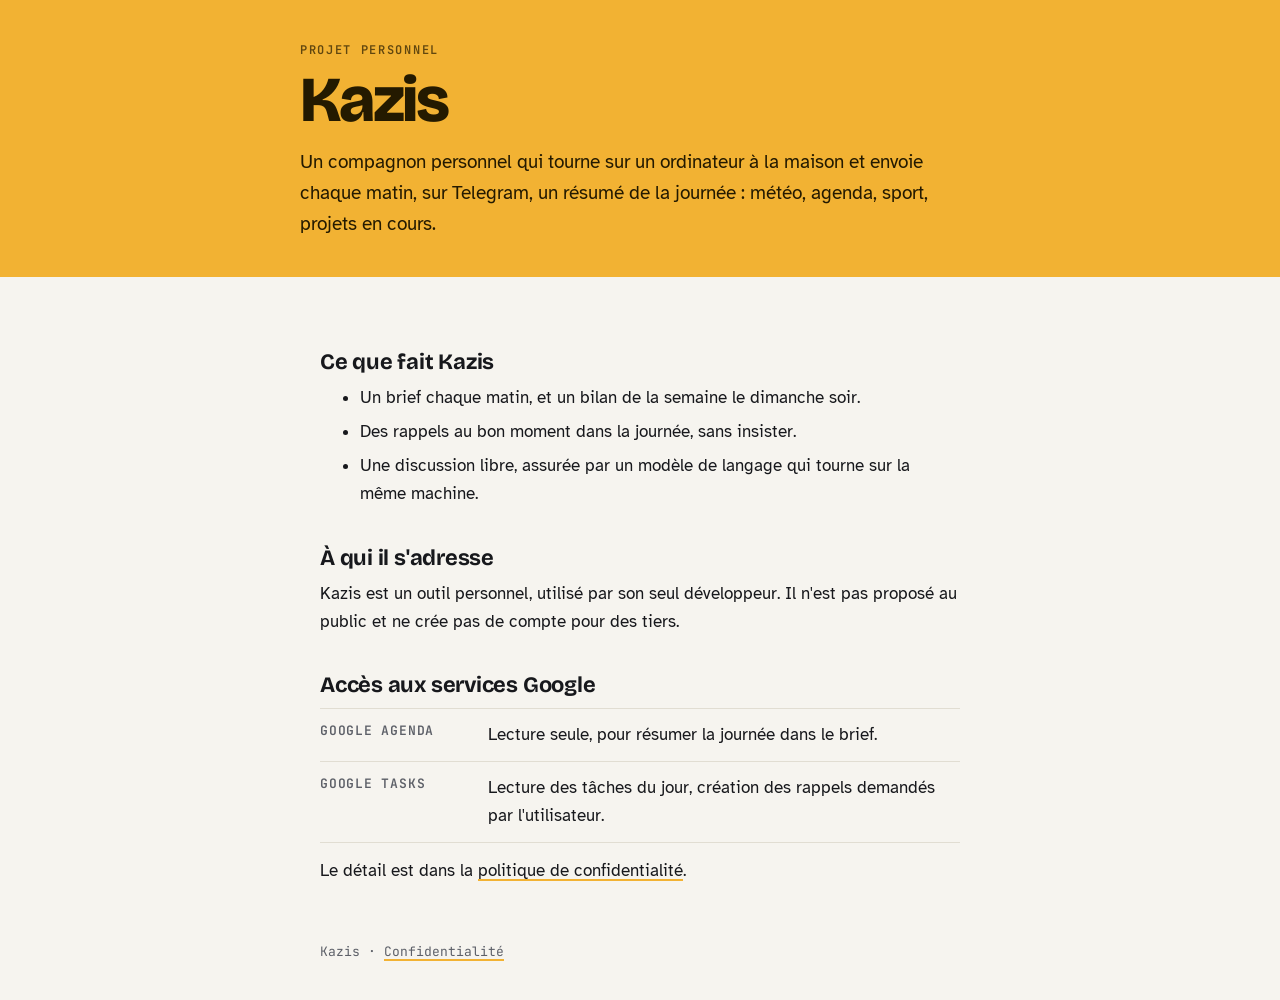
==== index.html @ 10eb9512 "Page d'accueil et politique de confidentialité de Kazis Co-Authored-By: Claude Opus 5.5 <noreply@ant" ====
<!doctype html>
<html lang="fr">
<head>
<meta charset="utf-8">
<meta name="viewport" content="width=device-width, initial-scale=1">
<title>Kazis</title>
<meta name="description" content="Kazis, un compagnon personnel qui prépare chaque matin un résumé de la journée de son utilisateur.">
<link rel="preconnect" href="https://fonts.googleapis.com">
<link rel="preconnect" href="https://fonts.gstatic.com" crossorigin>
<link rel="stylesheet" href="https://fonts.googleapis.com/css2?family=Atkinson+Hyperlegible:wght@400;700&family=Bricolage+Grotesque:opsz,wght@12..96,700..800&family=JetBrains+Mono:wght@400;600&display=swap">
<link rel="stylesheet" href="style.css">
</head>
<body>
<header class="band">
  <div class="band-inner">
    <p class="eyebrow">Projet personnel</p>
    <h1>Kazis</h1>
    <p class="lede">Un compagnon personnel qui tourne sur un ordinateur à la maison et envoie chaque matin, sur Telegram, un résumé de la journée : météo, agenda, sport, projets en cours.</p>
  </div>
</header>
<main>
  <h2>Ce que fait Kazis</h2>
  <ul>
    <li>Un brief chaque matin, et un bilan de la semaine le dimanche soir.</li>
    <li>Des rappels au bon moment dans la journée, sans insister.</li>
    <li>Une discussion libre, assurée par un modèle de langage qui tourne sur la même machine.</li>
  </ul>

  <h2>À qui il s'adresse</h2>
  <p>Kazis est un outil personnel, utilisé par son seul développeur. Il n'est pas proposé au public et ne crée pas de compte pour des tiers.</p>

  <h2>Accès aux services Google</h2>
  <ul class="facts">
    <li><b>Google Agenda</b><span>Lecture seule, pour résumer la journée dans le brief.</span></li>
    <li><b>Google Tasks</b><span>Lecture des tâches du jour, création des rappels demandés par l'utilisateur.</span></li>
  </ul>
  <p>Le détail est dans la <a href="confidentialite.html">politique de confidentialité</a>.</p>
</main>
<footer>Kazis · <a href="confidentialite.html">Confidentialité</a></footer>
</body>
</html>
---- style.css ----
/* Kazis : la moutarde du bandeau de la page d'état, une colonne de lecture, rien d'autre. */
:root {
  --paper: #f6f4ef; --ink: #17181c; --ink-2: #5d6068; --rule: #e1ddd2;
  --mustard: #f2b233; --on-mustard: #241a00;
  --display: "Bricolage Grotesque", "Avenir Next", "Segoe UI", sans-serif;
  --body: "Atkinson Hyperlegible", "Segoe UI", system-ui, sans-serif;
  --mono: "JetBrains Mono", "SF Mono", Consolas, monospace;
  color-scheme: light;
}
@media (prefers-color-scheme: dark) {
  :root { --paper: #131418; --ink: #edeef0; --ink-2: #9aa0ab; --rule: #2a2e36; color-scheme: dark; }
}
* { box-sizing: border-box; }
body { margin: 0; background: var(--paper); color: var(--ink); font: 17px/1.65 var(--body); }
.band { background: var(--mustard); color: var(--on-mustard); padding-inline: 20px; padding-block: 44px 36px; }
.band-inner, main, footer { max-width: 680px; margin: 0 auto; }
.eyebrow { font: 600 12px/1 var(--mono); letter-spacing: .14em; text-transform: uppercase; opacity: .7; margin: 0 0 14px; }
h1 { font: 800 clamp(40px, 9vw, 64px)/.95 var(--display); letter-spacing: -.035em; margin: 0; text-wrap: balance; }
.lede { font-size: 19px; margin: 16px 0 0; max-width: 34em; }
main { padding-inline: 20px; padding-block: 36px 20px; }
h2 { font: 700 22px/1.25 var(--display); letter-spacing: -.01em; margin: 36px 0 8px; text-wrap: balance; }
p, ul { margin: 0 0 14px; max-width: 65ch; }
li { margin-bottom: 6px; }
a { color: inherit; text-decoration-thickness: 2px; text-decoration-color: var(--mustard); text-underline-offset: 3px; }
a:focus-visible { outline: 2px solid var(--mustard); outline-offset: 3px; }
code { font: .88em var(--mono); background: color-mix(in srgb, var(--mustard) 18%, transparent); padding: 1px 5px; border-radius: 4px; }
.facts { list-style: none; padding: 0; display: grid; gap: 0; border-top: 1px solid var(--rule); }
.facts li { display: grid; grid-template-columns: 9.5rem minmax(0, 1fr); gap: 16px; padding: 12px 0; margin: 0;
  border-bottom: 1px solid var(--rule); }
.facts b { font: 600 13px/1.6 var(--mono); color: var(--ink-2); text-transform: uppercase; letter-spacing: .06em; }
footer { padding-inline: 20px; padding-block: 24px 40px; color: var(--ink-2); font: 13px var(--mono); }
@media (max-width: 520px) { .facts li { grid-template-columns: minmax(0, 1fr); gap: 2px; } }
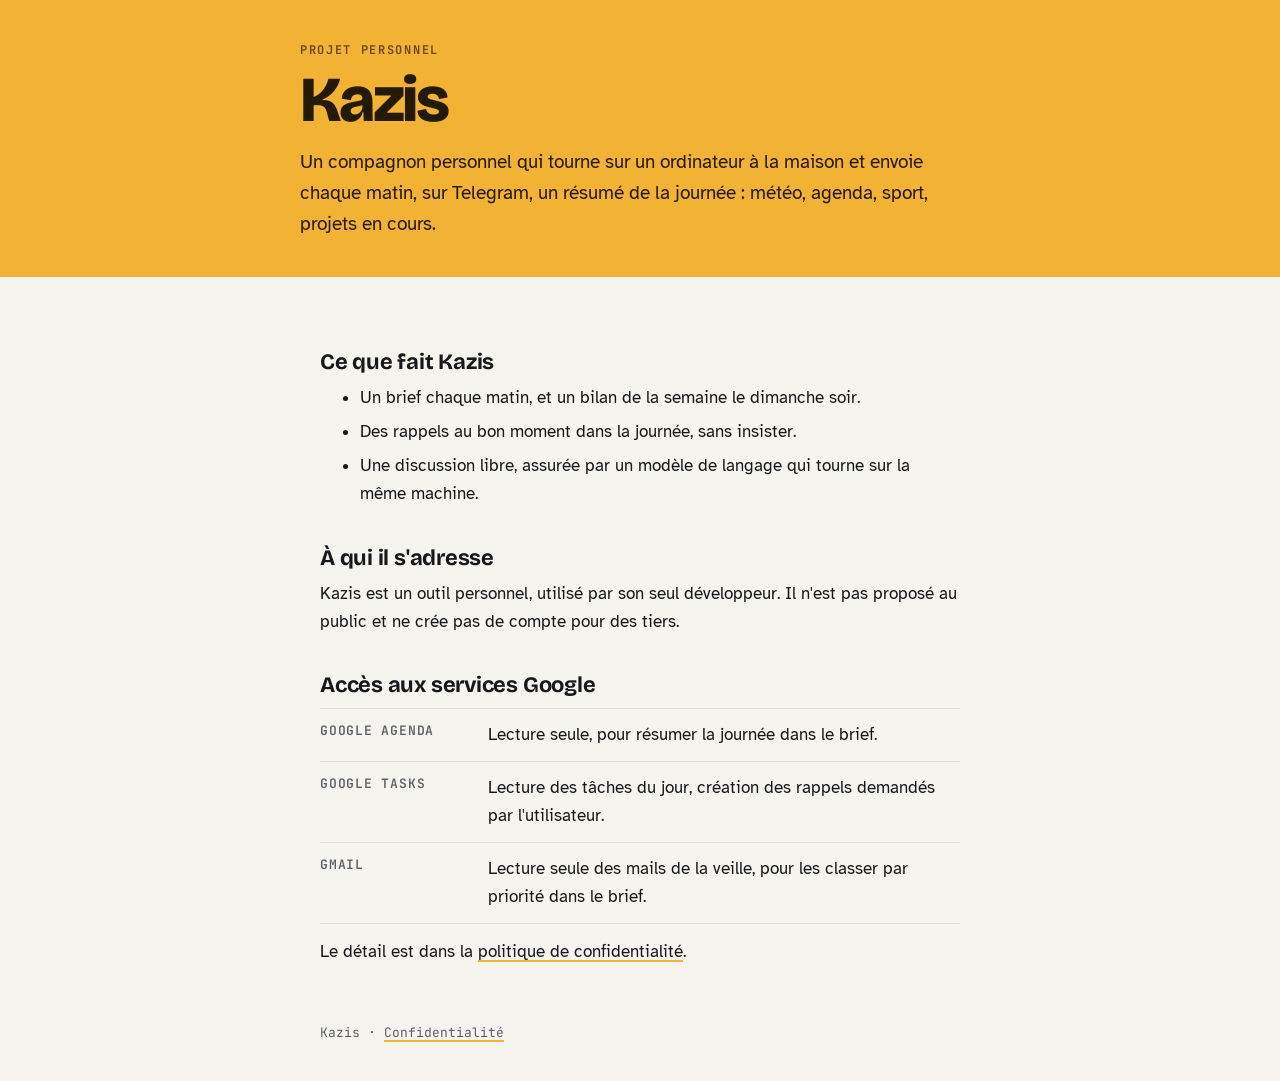
==== commit 8bd0a449: "Confidentialité : accès Gmail en lecture seule pour le tri des mails Co-Authored-By: Claude Opus 5.5" ====
--- a/index.html
+++ b/index.html
@@ -33,6 +33,7 @@
   <ul class="facts">
     <li><b>Google Agenda</b><span>Lecture seule, pour résumer la journée dans le brief.</span></li>
     <li><b>Google Tasks</b><span>Lecture des tâches du jour, création des rappels demandés par l'utilisateur.</span></li>
+    <li><b>Gmail</b><span>Lecture seule des mails de la veille, pour les classer par priorité dans le brief.</span></li>
   </ul>
   <p>Le détail est dans la <a href="confidentialite.html">politique de confidentialité</a>.</p>
 </main>
